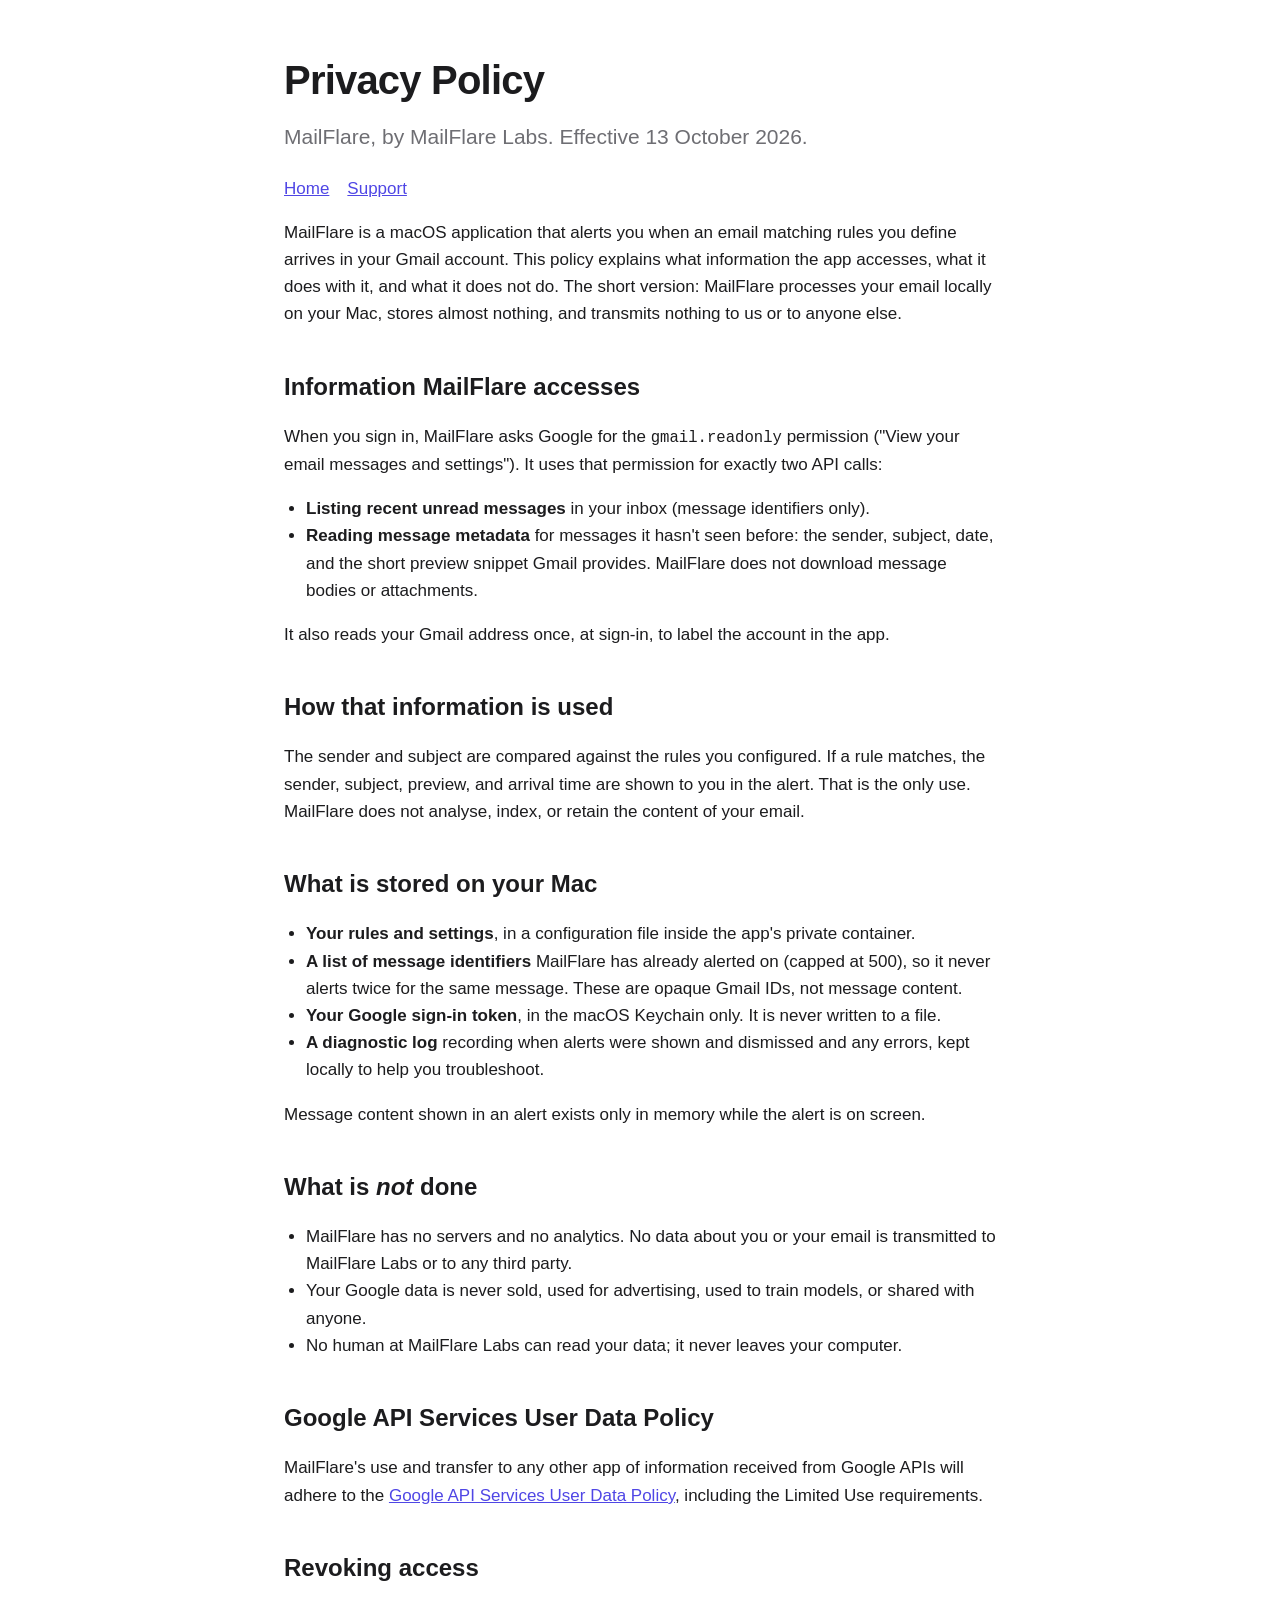
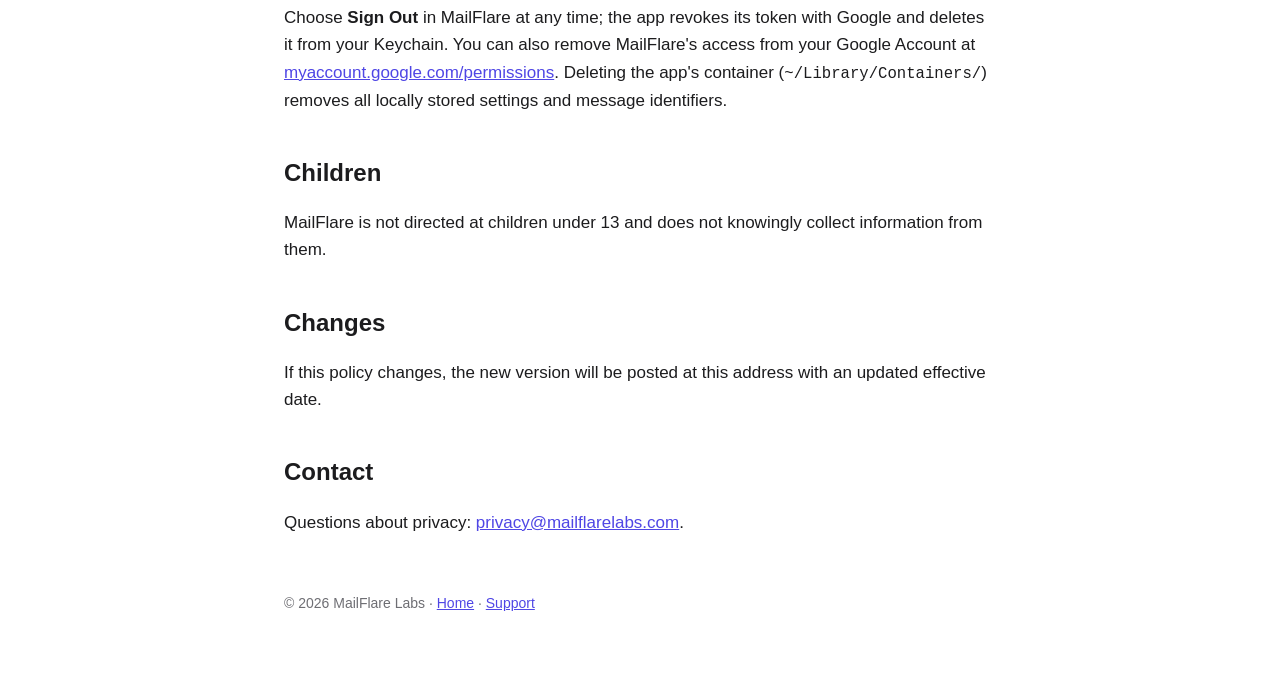
==== privacy.html @ 503249b5 "MailFlare Labs site: homepage, privacy policy, support" ====
<!doctype html>
<html lang="en">
<head>
<meta charset="utf-8">
<meta name="viewport" content="width=device-width, initial-scale=1">
<title>MailFlare Privacy Policy</title>
<link rel="stylesheet" href="style.css">
</head>
<body>
<main>
<header><h1>Privacy Policy</h1></header>
<p class="lede">MailFlare, by MailFlare Labs. Effective 13 October 2026.</p>
<nav><a href="index.html">Home</a><a href="support.html">Support</a></nav>

<p>MailFlare is a macOS application that alerts you when an email matching rules you define arrives in your Gmail account. This policy explains what information the app accesses, what it does with it, and what it does not do. The short version: MailFlare processes your email locally on your Mac, stores almost nothing, and transmits nothing to us or to anyone else.</p>

<h2>Information MailFlare accesses</h2>
<p>When you sign in, MailFlare asks Google for the <code>gmail.readonly</code> permission ("View your email messages and settings"). It uses that permission for exactly two API calls:</p>
<ul>
  <li><strong>Listing recent unread messages</strong> in your inbox (message identifiers only).</li>
  <li><strong>Reading message metadata</strong> for messages it hasn't seen before: the sender, subject, date, and the short preview snippet Gmail provides. MailFlare does not download message bodies or attachments.</li>
</ul>
<p>It also reads your Gmail address once, at sign-in, to label the account in the app.</p>

<h2>How that information is used</h2>
<p>The sender and subject are compared against the rules you configured. If a rule matches, the sender, subject, preview, and arrival time are shown to you in the alert. That is the only use. MailFlare does not analyse, index, or retain the content of your email.</p>

<h2>What is stored on your Mac</h2>
<ul>
  <li><strong>Your rules and settings</strong>, in a configuration file inside the app's private container.</li>
  <li><strong>A list of message identifiers</strong> MailFlare has already alerted on (capped at 500), so it never alerts twice for the same message. These are opaque Gmail IDs, not message content.</li>
  <li><strong>Your Google sign-in token</strong>, in the macOS Keychain only. It is never written to a file.</li>
  <li><strong>A diagnostic log</strong> recording when alerts were shown and dismissed and any errors, kept locally to help you troubleshoot.</li>
</ul>
<p>Message content shown in an alert exists only in memory while the alert is on screen.</p>

<h2>What is <em>not</em> done</h2>
<ul>
  <li>MailFlare has no servers and no analytics. No data about you or your email is transmitted to MailFlare Labs or to any third party.</li>
  <li>Your Google data is never sold, used for advertising, used to train models, or shared with anyone.</li>
  <li>No human at MailFlare Labs can read your data; it never leaves your computer.</li>
</ul>

<h2>Google API Services User Data Policy</h2>
<p>MailFlare's use and transfer to any other app of information received from Google APIs will adhere to the <a href="https://developers.google.com/terms/api-services-user-data-policy">Google API Services User Data Policy</a>, including the Limited Use requirements.</p>

<h2>Revoking access</h2>
<p>Choose <strong>Sign Out</strong> in MailFlare at any time; the app revokes its token with Google and deletes it from your Keychain. You can also remove MailFlare's access from your Google Account at <a href="https://myaccount.google.com/permissions">myaccount.google.com/permissions</a>. Deleting the app's container (<code>~/Library/Containers/</code>) removes all locally stored settings and message identifiers.</p>

<h2>Children</h2>
<p>MailFlare is not directed at children under 13 and does not knowingly collect information from them.</p>

<h2>Changes</h2>
<p>If this policy changes, the new version will be posted at this address with an updated effective date.</p>

<h2>Contact</h2>
<p>Questions about privacy: <a href="mailto:privacy@mailflarelabs.com">privacy@mailflarelabs.com</a>.</p>

<footer>© 2026 MailFlare Labs · <a href="index.html">Home</a> · <a href="support.html">Support</a></footer>
</main>
</body>
</html>
---- style.css ----
:root { color-scheme: light dark; --fg: #1c1c1e; --muted: #6e6e73; --accent: #4f46e5; --bg: #ffffff; --card: #f5f5f7; }
@media (prefers-color-scheme: dark) { :root { --fg: #f5f5f7; --muted: #a1a1a6; --accent: #a5b4fc; --bg: #0b0b0f; --card: #1c1c22; } }
* { box-sizing: border-box; }
body { margin: 0; font: 17px/1.6 -apple-system, BlinkMacSystemFont, "Helvetica Neue", Helvetica, Arial, sans-serif; color: var(--fg); background: var(--bg); }
main { max-width: 760px; margin: 0 auto; padding: 48px 24px 80px; }
header { display: flex; align-items: center; gap: 14px; margin-bottom: 8px; }
header img { width: 56px; height: 56px; border-radius: 13px; }
h1 { font-size: 40px; margin: 0; letter-spacing: -0.02em; }
h2 { font-size: 24px; margin: 40px 0 12px; }
p.lede { font-size: 21px; color: var(--muted); margin-top: 6px; }
a { color: var(--accent); }
nav a { margin-right: 18px; }
.card { background: var(--card); border-radius: 14px; padding: 20px 24px; margin: 20px 0; }
ul { padding-left: 22px; }
footer { margin-top: 56px; color: var(--muted); font-size: 14px; }
code { font-family: ui-monospace, SFMono-Regular, Menlo, monospace; font-size: 0.92em; }
.visually-hidden { position: absolute; width: 1px; height: 1px; overflow: hidden; clip: rect(0 0 0 0); }
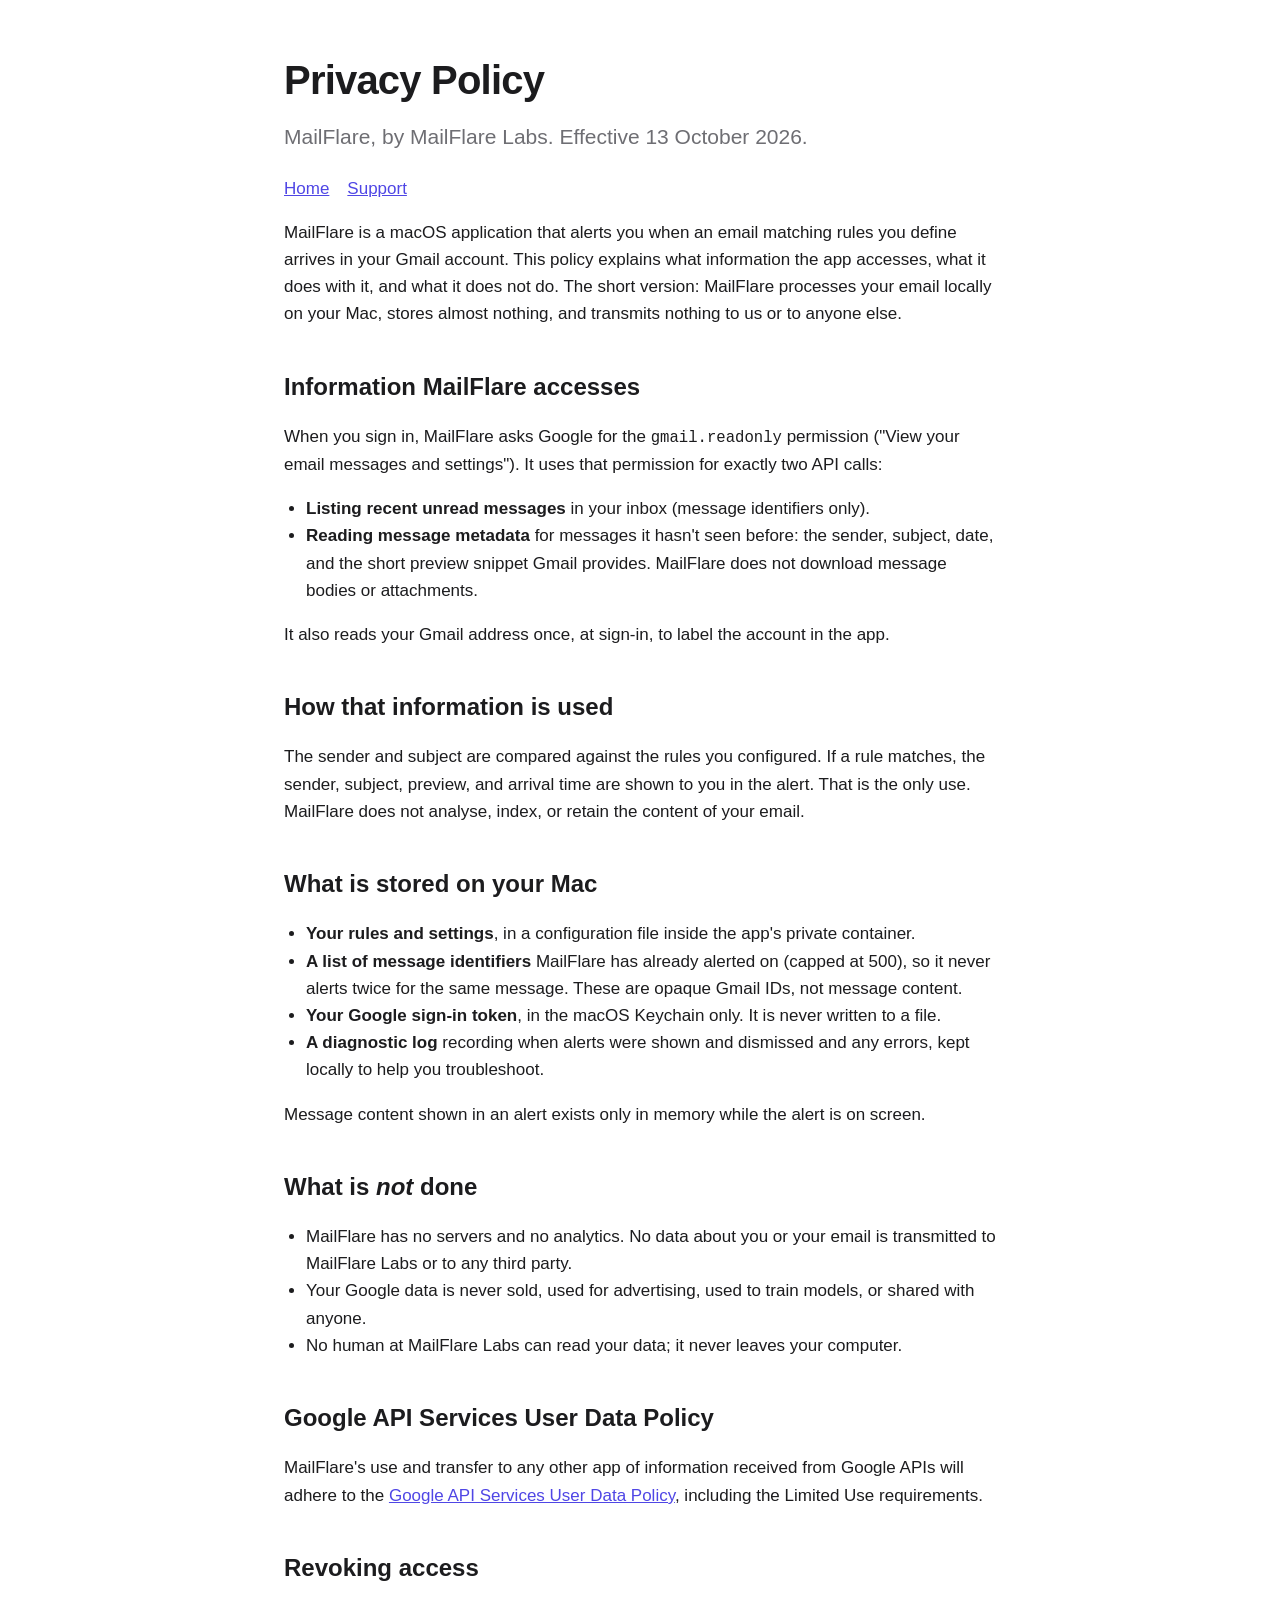
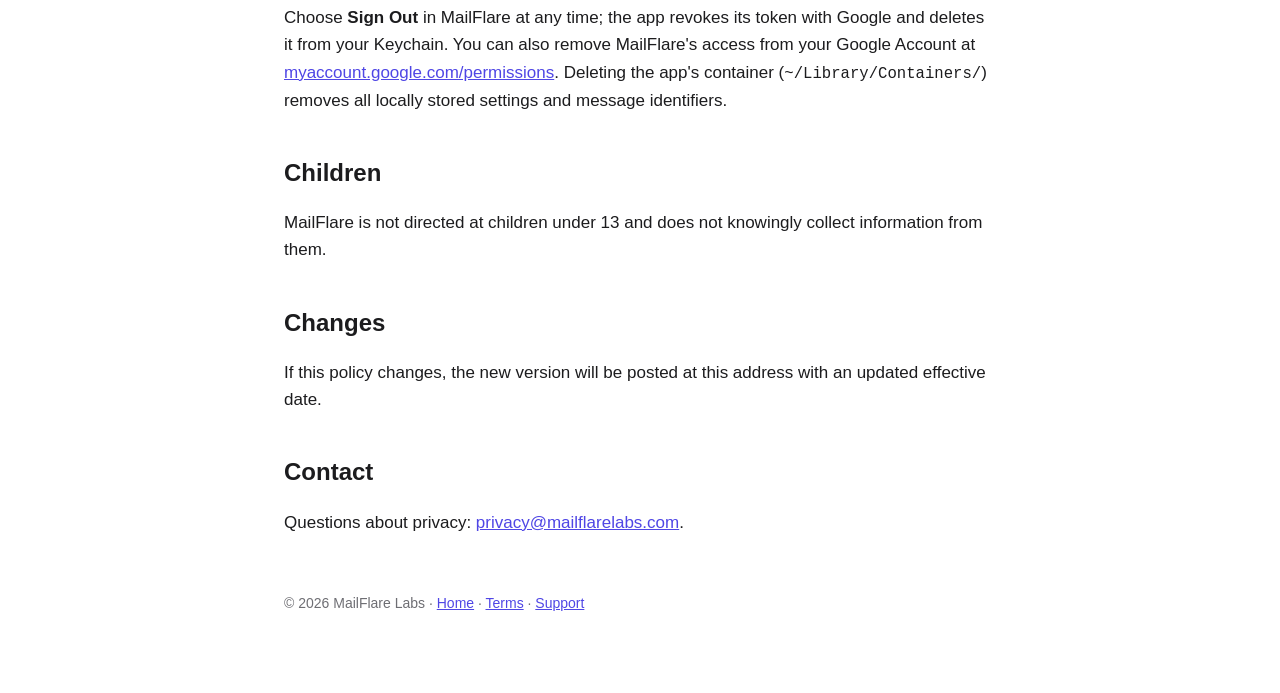
==== commit 2405bfa7: "Add Terms of Service page; link it from footers" ====
--- a/privacy.html
+++ b/privacy.html
@@ -56,7 +56,7 @@
 <h2>Contact</h2>
 <p>Questions about privacy: <a href="mailto:privacy@mailflarelabs.com">privacy@mailflarelabs.com</a>.</p>
 
-<footer>© 2026 MailFlare Labs · <a href="index.html">Home</a> · <a href="support.html">Support</a></footer>
+<footer>© 2026 MailFlare Labs · <a href="index.html">Home</a> · <a href="terms.html">Terms</a> · <a href="support.html">Support</a></footer>
 </main>
 </body>
 </html>
